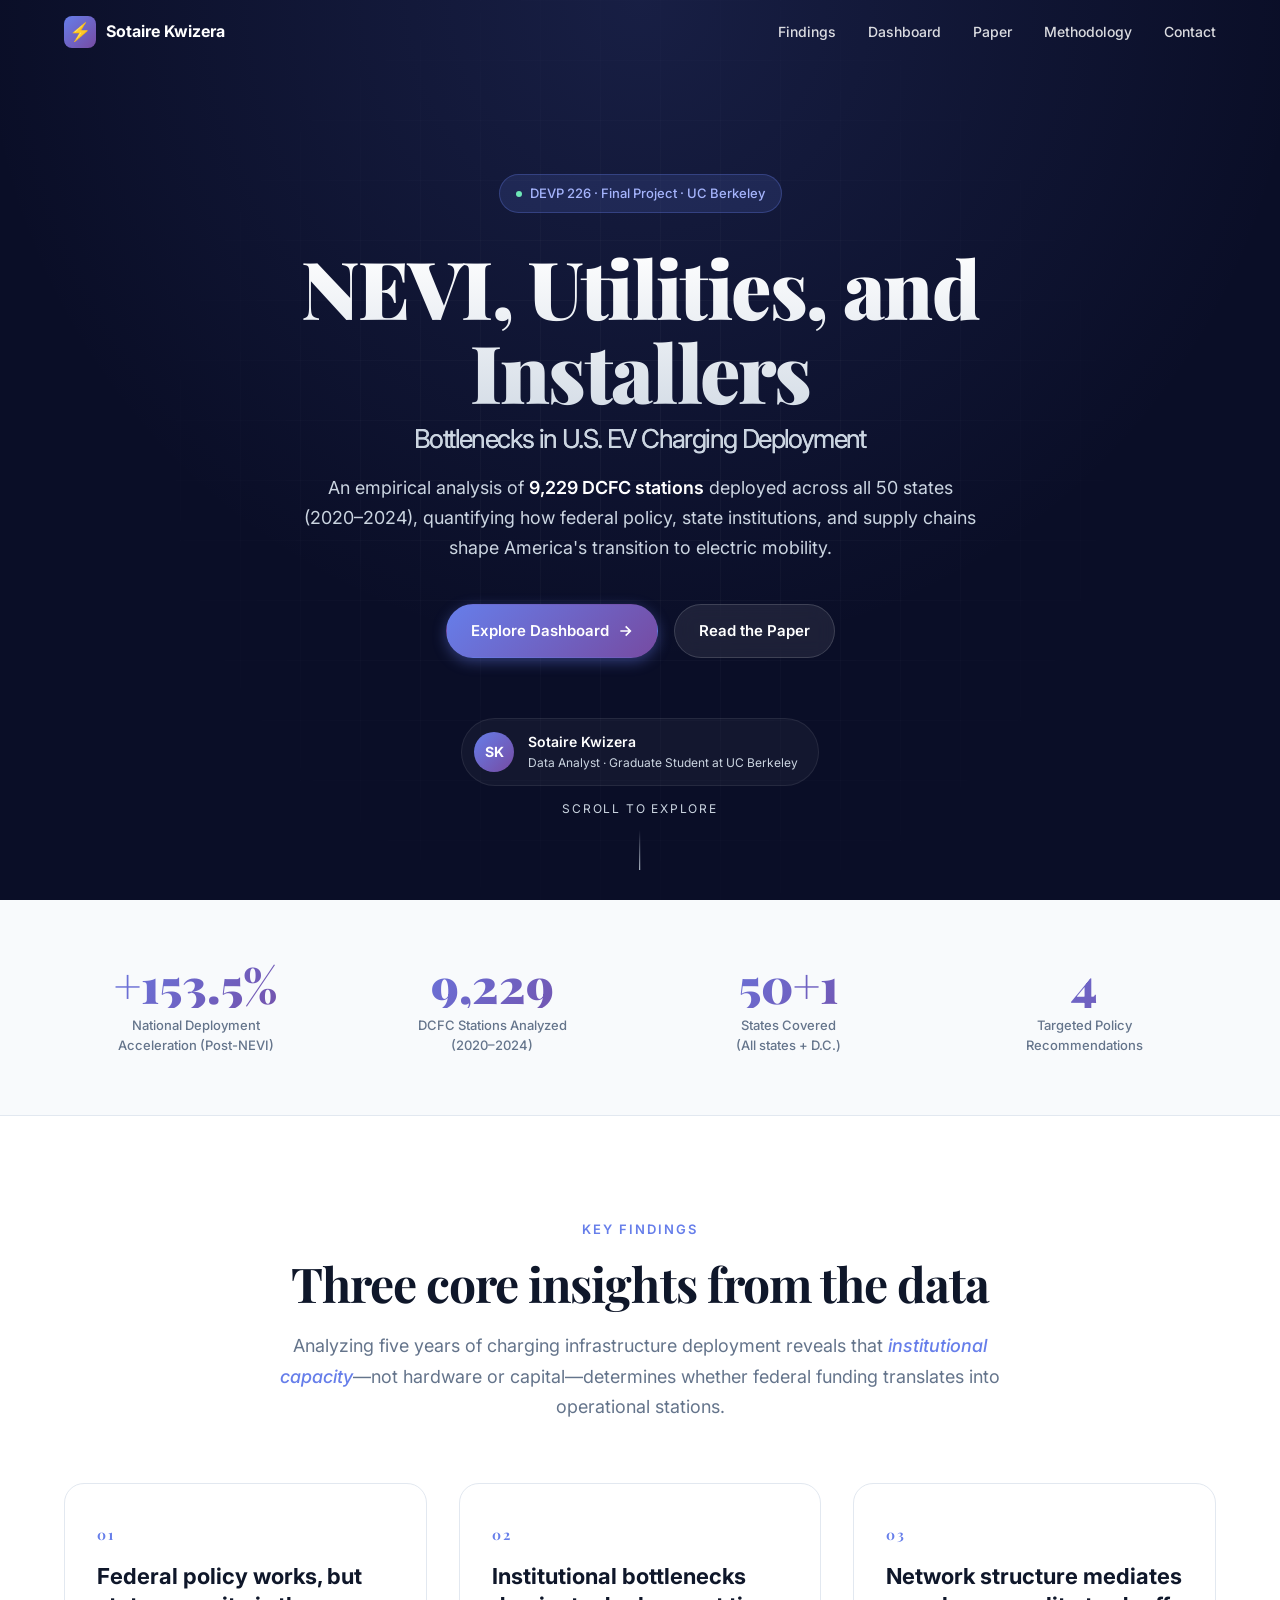
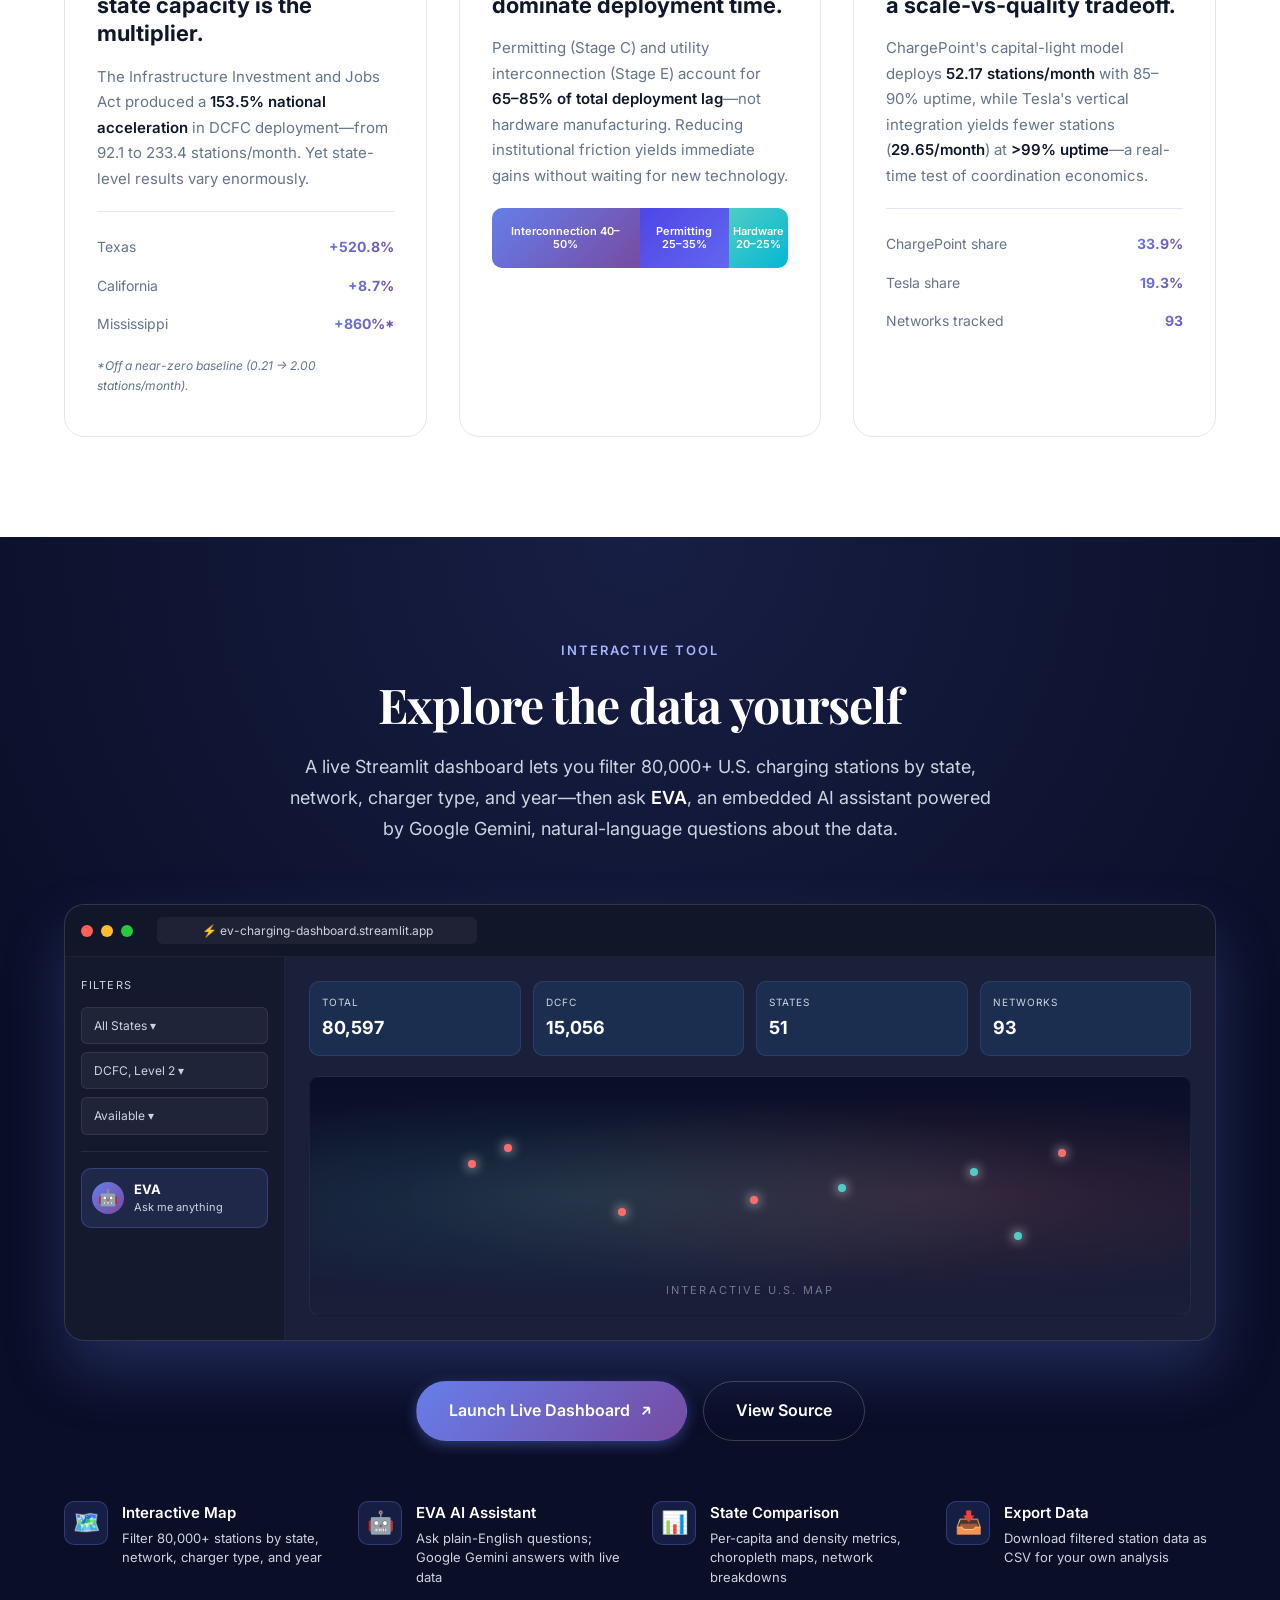
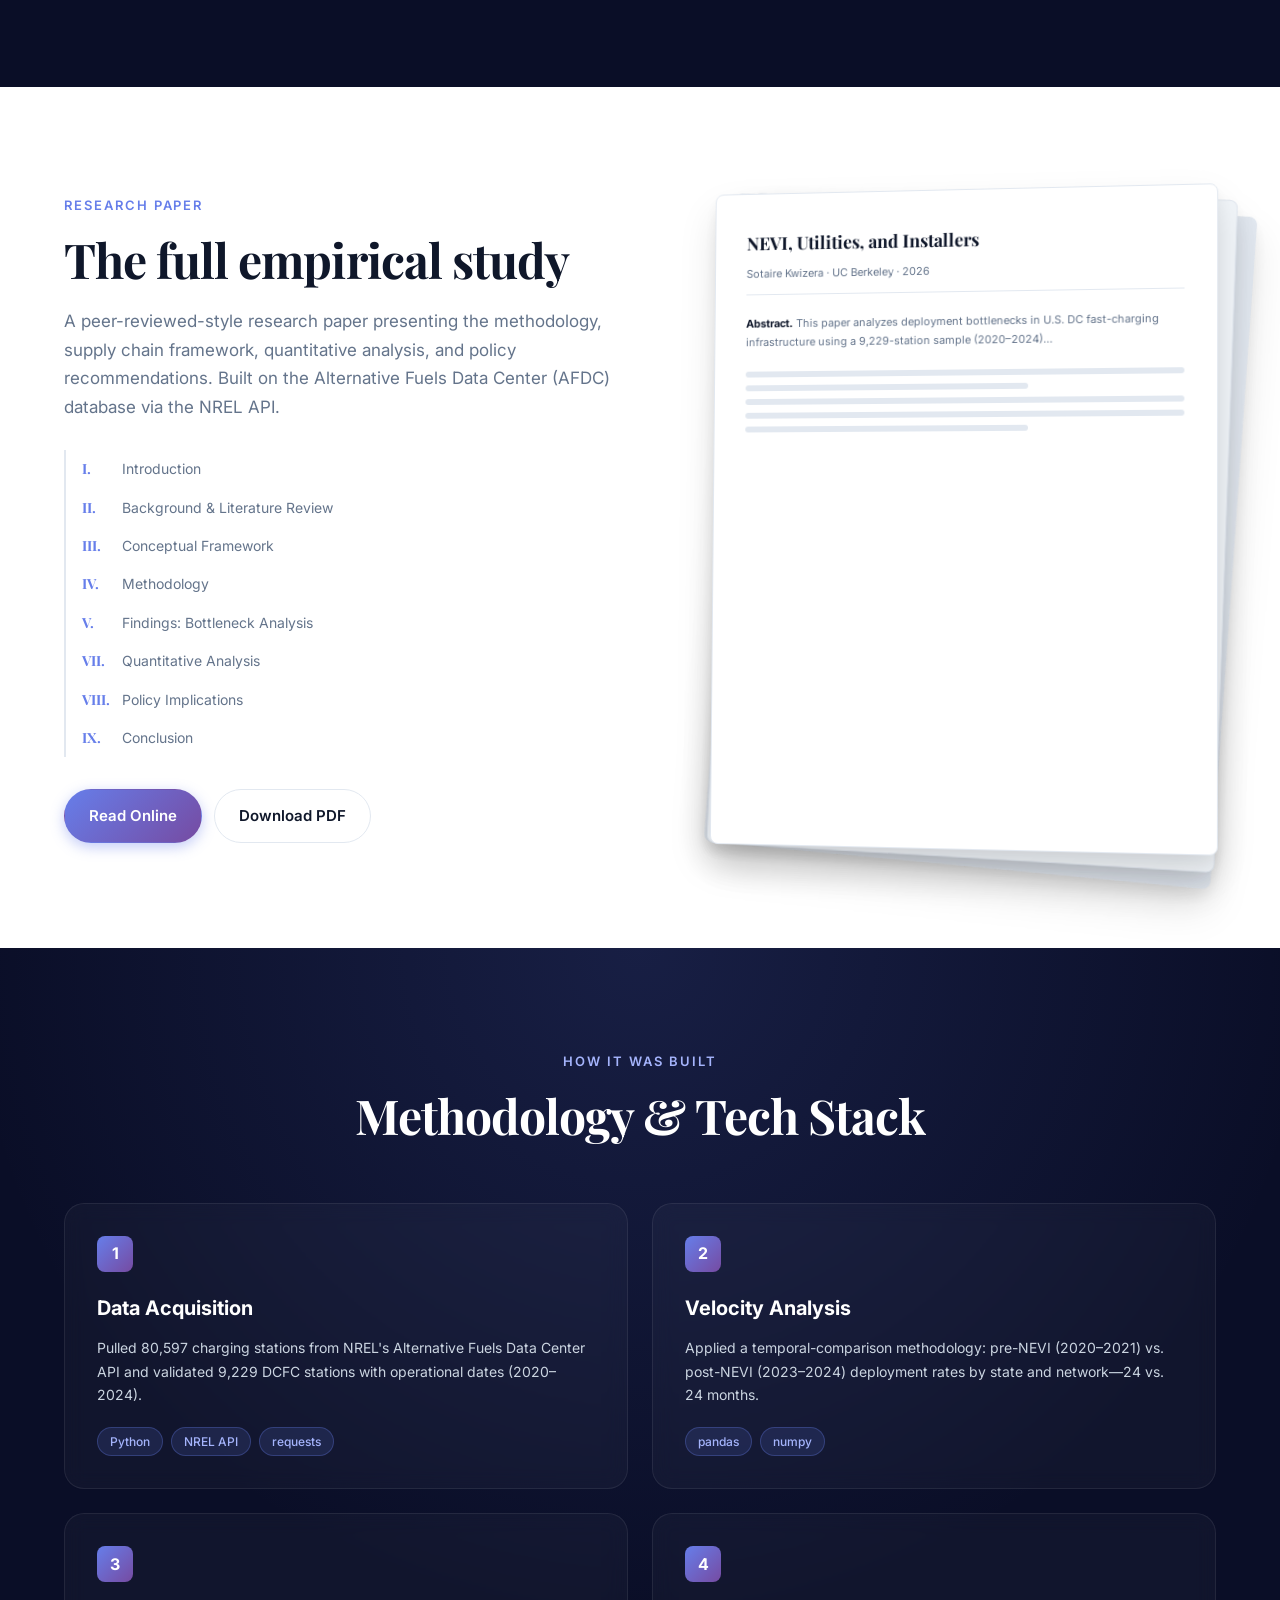
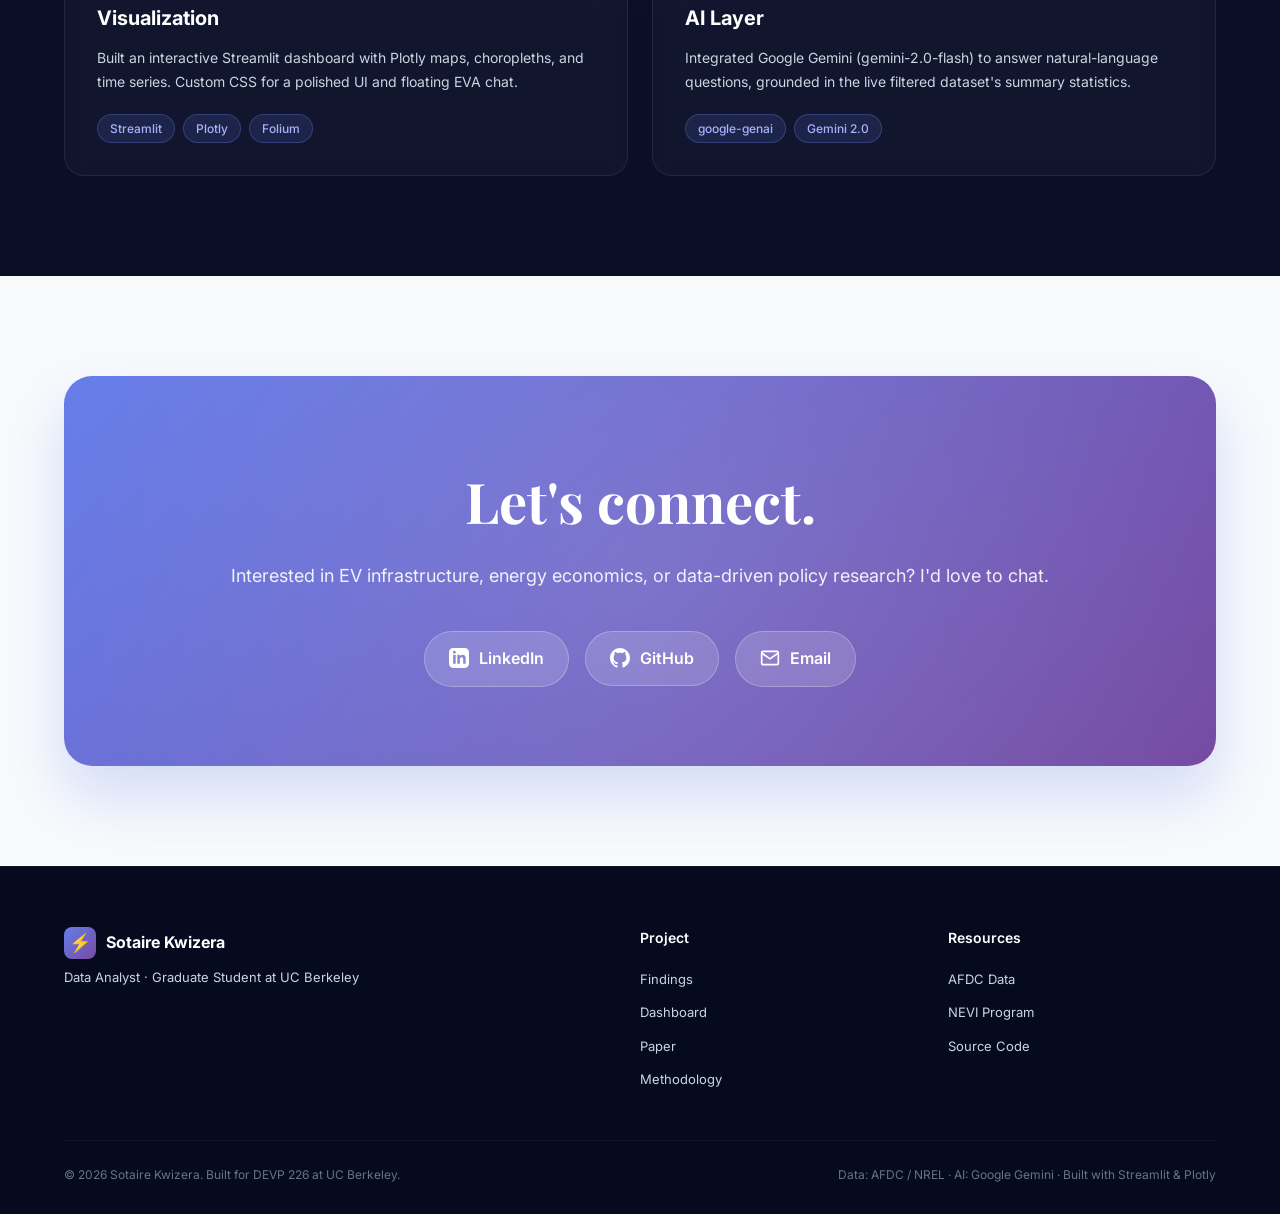
==== docs/index.html @ 6fc64724 "Initial public release: NEVI EV Charging Supply Chain Complete project for DEVP 226 (UC Berkeley, Sp" ====
<!DOCTYPE html>
<html lang="en">
<head>
    <meta charset="UTF-8">
    <meta name="viewport" content="width=device-width, initial-scale=1.0">
    <title>NEVI Bottlenecks | EV Charging Supply Chain Analysis | Sotaire Kwizera</title>
    <meta name="description" content="An empirical analysis of U.S. EV charging infrastructure deployment bottlenecks, featuring a 9,229-station dataset, interactive Streamlit dashboard, and policy recommendations.">
    <meta name="author" content="Sotaire Kwizera">
    <meta property="og:title" content="NEVI, Utilities, and Installers: Bottlenecks in U.S. EV Charging Deployment">
    <meta property="og:description" content="Interactive dashboard + research paper analyzing 9,229 DCFC stations across 50 states.">
    <meta property="og:type" content="website">
    <link rel="preconnect" href="https://fonts.googleapis.com">
    <link rel="preconnect" href="https://fonts.gstatic.com" crossorigin>
    <link href="https://fonts.googleapis.com/css2?family=Inter:wght@300;400;500;600;700;800;900&family=Playfair+Display:wght@700;900&display=swap" rel="stylesheet">
    <link rel="stylesheet" href="assets/styles.css">
</head>
<body>

<!-- ===== NAV ===== -->
<nav class="nav">
    <div class="nav-container">
        <a href="#top" class="nav-brand">
            <span class="brand-mark">⚡</span>
            <span class="brand-text">Sotaire Kwizera</span>
        </a>
        <ul class="nav-links">
            <li><a href="#findings">Findings</a></li>
            <li><a href="#dashboard">Dashboard</a></li>
            <li><a href="#paper">Paper</a></li>
            <li><a href="#methodology">Methodology</a></li>
            <li><a href="#contact">Contact</a></li>
        </ul>
    </div>
</nav>

<!-- ===== HERO ===== -->
<section id="top" class="hero">
    <div class="hero-bg-grid"></div>
    <div class="hero-content">
        <div class="hero-badge">
            <span class="badge-dot"></span>
            DEVP 226 · Final Project · UC Berkeley
        </div>
        <h1 class="hero-title">
            NEVI, Utilities, and Installers
            <span class="hero-subtitle">Bottlenecks in U.S. EV Charging Deployment</span>
        </h1>
        <p class="hero-description">
            An empirical analysis of <strong>9,229 DCFC stations</strong> deployed across all 50 states (2020–2024),
            quantifying how federal policy, state institutions, and supply chains shape America's transition to
            electric mobility.
        </p>
        <div class="hero-cta">
            <a href="#dashboard" class="btn btn-primary">
                <span>Explore Dashboard</span>
                <svg width="16" height="16" viewBox="0 0 24 24" fill="none" stroke="currentColor" stroke-width="2.5"><path d="M5 12h14M13 5l7 7-7 7"/></svg>
            </a>
            <a href="#paper" class="btn btn-secondary">Read the Paper</a>
        </div>
        <div class="hero-author">
            <div class="author-avatar">SK</div>
            <div class="author-info">
                <div class="author-name">Sotaire Kwizera</div>
                <div class="author-role">Data Analyst &middot; Graduate Student at UC Berkeley</div>
            </div>
        </div>
    </div>
    <div class="hero-scroll">
        <span>Scroll to explore</span>
        <div class="scroll-line"></div>
    </div>
</section>

<!-- ===== KEY METRICS ===== -->
<section class="metrics">
    <div class="container">
        <div class="metrics-grid">
            <div class="metric">
                <div class="metric-value">+153.5%</div>
                <div class="metric-label">National Deployment<br>Acceleration (Post-NEVI)</div>
            </div>
            <div class="metric">
                <div class="metric-value">9,229</div>
                <div class="metric-label">DCFC Stations Analyzed<br>(2020–2024)</div>
            </div>
            <div class="metric">
                <div class="metric-value">50+1</div>
                <div class="metric-label">States Covered<br>(All states + D.C.)</div>
            </div>
            <div class="metric">
                <div class="metric-value">4</div>
                <div class="metric-label">Targeted Policy<br>Recommendations</div>
            </div>
        </div>
    </div>
</section>

<!-- ===== FINDINGS ===== -->
<section id="findings" class="section section-light">
    <div class="container">
        <div class="section-header">
            <span class="eyebrow">Key Findings</span>
            <h2 class="section-title">Three core insights from the data</h2>
            <p class="section-lead">
                Analyzing five years of charging infrastructure deployment reveals that <em>institutional capacity</em>—not
                hardware or capital—determines whether federal funding translates into operational stations.
            </p>
        </div>

        <div class="findings-grid">
            <article class="finding-card">
                <div class="finding-num">01</div>
                <h3>Federal policy works, but state capacity is the multiplier.</h3>
                <p>
                    The Infrastructure Investment and Jobs Act produced a <strong>153.5% national acceleration</strong>
                    in DCFC deployment—from 92.1 to 233.4 stations/month. Yet state-level results vary enormously.
                </p>
                <ul class="finding-stats">
                    <li><span>Texas</span><strong>+520.8%</strong></li>
                    <li><span>California</span><strong>+8.7%</strong></li>
                    <li><span>Mississippi</span><strong>+860%* </strong></li>
                </ul>
                <p class="finding-note">*Off a near-zero baseline (0.21 → 2.00 stations/month).</p>
            </article>

            <article class="finding-card">
                <div class="finding-num">02</div>
                <h3>Institutional bottlenecks dominate deployment time.</h3>
                <p>
                    Permitting (Stage C) and utility interconnection (Stage E) account for <strong>65–85% of total
                    deployment lag</strong>—not hardware manufacturing. Reducing institutional friction yields immediate
                    gains without waiting for new technology.
                </p>
                <div class="finding-bar">
                    <div class="bar-segment bar-purple" style="width: 50%"><span>Interconnection 40–50%</span></div>
                    <div class="bar-segment bar-blue" style="width: 30%"><span>Permitting 25–35%</span></div>
                    <div class="bar-segment bar-teal" style="width: 20%"><span>Hardware 20–25%</span></div>
                </div>
            </article>

            <article class="finding-card">
                <div class="finding-num">03</div>
                <h3>Network structure mediates a scale-vs-quality tradeoff.</h3>
                <p>
                    ChargePoint's capital-light model deploys <strong>52.17 stations/month</strong> with 85–90% uptime,
                    while Tesla's vertical integration yields fewer stations (<strong>29.65/month</strong>) at
                    <strong>&gt;99% uptime</strong>—a real-time test of coordination economics.
                </p>
                <ul class="finding-stats">
                    <li><span>ChargePoint share</span><strong>33.9%</strong></li>
                    <li><span>Tesla share</span><strong>19.3%</strong></li>
                    <li><span>Networks tracked</span><strong>93</strong></li>
                </ul>
            </article>
        </div>
    </div>
</section>

<!-- ===== DASHBOARD ===== -->
<section id="dashboard" class="section section-dark">
    <div class="container">
        <div class="section-header section-header-light">
            <span class="eyebrow">Interactive Tool</span>
            <h2 class="section-title">Explore the data yourself</h2>
            <p class="section-lead">
                A live Streamlit dashboard lets you filter 80,000+ U.S. charging stations by state, network, charger
                type, and year—then ask <strong>EVA</strong>, an embedded AI assistant powered by Google Gemini,
                natural-language questions about the data.
            </p>
        </div>

        <div class="dashboard-card">
            <div class="dashboard-preview">
                <div class="window-bar">
                    <span class="window-dot dot-red"></span>
                    <span class="window-dot dot-yellow"></span>
                    <span class="window-dot dot-green"></span>
                    <span class="window-url">⚡ ev-charging-dashboard.streamlit.app</span>
                </div>
                <div class="dashboard-body">
                    <div class="dashboard-sidebar">
                        <div class="sidebar-label">Filters</div>
                        <div class="sidebar-item">All States ▾</div>
                        <div class="sidebar-item">DCFC, Level 2 ▾</div>
                        <div class="sidebar-item">Available ▾</div>
                        <div class="sidebar-divider"></div>
                        <div class="eva-mini">
                            <div class="eva-avatar-mini">🤖</div>
                            <div class="eva-text">
                                <strong>EVA</strong>
                                <small>Ask me anything</small>
                            </div>
                        </div>
                    </div>
                    <div class="dashboard-main">
                        <div class="metric-row">
                            <div class="mini-metric"><span>Total</span><strong>80,597</strong></div>
                            <div class="mini-metric"><span>DCFC</span><strong>15,056</strong></div>
                            <div class="mini-metric"><span>States</span><strong>51</strong></div>
                            <div class="mini-metric"><span>Networks</span><strong>93</strong></div>
                        </div>
                        <div class="map-placeholder">
                            <div class="map-dot" style="top: 35%; left: 18%; background: #ff6b6b"></div>
                            <div class="map-dot" style="top: 28%; left: 22%; background: #ff6b6b"></div>
                            <div class="map-dot" style="top: 45%; left: 60%; background: #4ecdc4"></div>
                            <div class="map-dot" style="top: 55%; left: 35%; background: #ff6b6b"></div>
                            <div class="map-dot" style="top: 38%; left: 75%; background: #4ecdc4"></div>
                            <div class="map-dot" style="top: 50%; left: 50%; background: #ff6b6b"></div>
                            <div class="map-dot" style="top: 65%; left: 80%; background: #4ecdc4"></div>
                            <div class="map-dot" style="top: 30%; left: 85%; background: #ff6b6b"></div>
                            <div class="map-overlay">Interactive U.S. Map</div>
                        </div>
                    </div>
                </div>
            </div>
            <div class="dashboard-actions">
                <a href="https://nevi-ev-charging.streamlit.app" target="_blank" rel="noopener" class="btn btn-primary btn-large">
                    <span>Launch Live Dashboard</span>
                    <svg width="16" height="16" viewBox="0 0 24 24" fill="none" stroke="currentColor" stroke-width="2.5"><path d="M7 17L17 7M17 7H8M17 7v9"/></svg>
                </a>
                <a href="https://github.com/kwizeras/nevi-ev-charging" target="_blank" rel="noopener" class="btn btn-ghost btn-large">View Source</a>
            </div>
            <div class="dashboard-features">
                <div class="feature">
                    <div class="feature-icon">🗺️</div>
                    <div>
                        <h4>Interactive Map</h4>
                        <p>Filter 80,000+ stations by state, network, charger type, and year</p>
                    </div>
                </div>
                <div class="feature">
                    <div class="feature-icon">🤖</div>
                    <div>
                        <h4>EVA AI Assistant</h4>
                        <p>Ask plain-English questions; Google Gemini answers with live data</p>
                    </div>
                </div>
                <div class="feature">
                    <div class="feature-icon">📊</div>
                    <div>
                        <h4>State Comparison</h4>
                        <p>Per-capita and density metrics, choropleth maps, network breakdowns</p>
                    </div>
                </div>
                <div class="feature">
                    <div class="feature-icon">📥</div>
                    <div>
                        <h4>Export Data</h4>
                        <p>Download filtered station data as CSV for your own analysis</p>
                    </div>
                </div>
            </div>
        </div>
    </div>
</section>

<!-- ===== PAPER ===== -->
<section id="paper" class="section section-light">
    <div class="container">
        <div class="paper-grid">
            <div class="paper-info">
                <span class="eyebrow">Research Paper</span>
                <h2 class="section-title">The full empirical study</h2>
                <p class="paper-description">
                    A peer-reviewed-style research paper presenting the methodology, supply chain framework,
                    quantitative analysis, and policy recommendations. Built on the Alternative Fuels Data Center
                    (AFDC) database via the NREL API.
                </p>
                <ul class="paper-toc">
                    <li><span>I.</span>Introduction</li>
                    <li><span>II.</span>Background &amp; Literature Review</li>
                    <li><span>III.</span>Conceptual Framework</li>
                    <li><span>IV.</span>Methodology</li>
                    <li><span>V.</span>Findings: Bottleneck Analysis</li>
                    <li><span>VII.</span>Quantitative Analysis</li>
                    <li><span>VIII.</span>Policy Implications</li>
                    <li><span>IX.</span>Conclusion</li>
                </ul>
                <div class="paper-actions">
                    <a href="paper.html" class="btn btn-primary">Read Online</a>
                    <a href="DEVP_226_Final_Paper.pdf" download class="btn btn-secondary">Download PDF</a>
                </div>
            </div>
            <div class="paper-preview">
                <div class="paper-mockup">
                    <div class="paper-sheet sheet-3"></div>
                    <div class="paper-sheet sheet-2"></div>
                    <div class="paper-sheet sheet-1">
                        <div class="paper-title">NEVI, Utilities, and Installers</div>
                        <div class="paper-byline">Sotaire Kwizera · UC Berkeley · 2026</div>
                        <div class="paper-abstract">
                            <strong>Abstract.</strong> This paper analyzes deployment bottlenecks in U.S.
                            DC fast-charging infrastructure using a 9,229-station sample (2020–2024)…
                        </div>
                        <div class="paper-line"></div>
                        <div class="paper-line short"></div>
                        <div class="paper-line"></div>
                        <div class="paper-line"></div>
                        <div class="paper-line short"></div>
                    </div>
                </div>
            </div>
        </div>
    </div>
</section>

<!-- ===== METHODOLOGY ===== -->
<section id="methodology" class="section section-dark">
    <div class="container">
        <div class="section-header section-header-light">
            <span class="eyebrow">How it was built</span>
            <h2 class="section-title">Methodology &amp; Tech Stack</h2>
        </div>

        <div class="method-grid">
            <div class="method-card">
                <div class="method-num">1</div>
                <h3>Data Acquisition</h3>
                <p>Pulled 80,597 charging stations from NREL's Alternative Fuels Data Center API and validated 9,229 DCFC stations with operational dates (2020–2024).</p>
                <div class="tech-pills">
                    <span class="pill">Python</span>
                    <span class="pill">NREL API</span>
                    <span class="pill">requests</span>
                </div>
            </div>
            <div class="method-card">
                <div class="method-num">2</div>
                <h3>Velocity Analysis</h3>
                <p>Applied a temporal-comparison methodology: pre-NEVI (2020–2021) vs. post-NEVI (2023–2024) deployment rates by state and network—24 vs. 24 months.</p>
                <div class="tech-pills">
                    <span class="pill">pandas</span>
                    <span class="pill">numpy</span>
                </div>
            </div>
            <div class="method-card">
                <div class="method-num">3</div>
                <h3>Visualization</h3>
                <p>Built an interactive Streamlit dashboard with Plotly maps, choropleths, and time series. Custom CSS for a polished UI and floating EVA chat.</p>
                <div class="tech-pills">
                    <span class="pill">Streamlit</span>
                    <span class="pill">Plotly</span>
                    <span class="pill">Folium</span>
                </div>
            </div>
            <div class="method-card">
                <div class="method-num">4</div>
                <h3>AI Layer</h3>
                <p>Integrated Google Gemini (gemini-2.0-flash) to answer natural-language questions, grounded in the live filtered dataset's summary statistics.</p>
                <div class="tech-pills">
                    <span class="pill">google-genai</span>
                    <span class="pill">Gemini 2.0</span>
                </div>
            </div>
        </div>
    </div>
</section>

<!-- ===== CONTACT ===== -->
<section id="contact" class="section section-cta">
    <div class="container">
        <div class="cta-card">
            <h2>Let's connect.</h2>
            <p>Interested in EV infrastructure, energy economics, or data-driven policy research? I'd love to chat.</p>
            <div class="cta-links">
                <a href="https://linkedin.com/in/sotairekwizera" target="_blank" rel="noopener" class="cta-link">
                    <svg width="20" height="20" viewBox="0 0 24 24" fill="currentColor"><path d="M19 0h-14c-2.761 0-5 2.239-5 5v14c0 2.761 2.239 5 5 5h14c2.762 0 5-2.239 5-5v-14c0-2.761-2.238-5-5-5zm-11 19h-3v-11h3v11zm-1.5-12.268c-.966 0-1.75-.79-1.75-1.764s.784-1.764 1.75-1.764 1.75.79 1.75 1.764-.783 1.764-1.75 1.764zm13.5 12.268h-3v-5.604c0-3.368-4-3.113-4 0v5.604h-3v-11h3v1.765c1.396-2.586 7-2.777 7 2.476v6.759z"/></svg>
                    <span>LinkedIn</span>
                </a>
                <a href="https://github.com/kwizeras" target="_blank" rel="noopener" class="cta-link">
                    <svg width="20" height="20" viewBox="0 0 24 24" fill="currentColor"><path d="M12 0c-6.626 0-12 5.373-12 12 0 5.302 3.438 9.8 8.207 11.387.599.111.793-.261.793-.577v-2.234c-3.338.726-4.033-1.416-4.033-1.416-.546-1.387-1.333-1.756-1.333-1.756-1.089-.745.083-.729.083-.729 1.205.084 1.839 1.237 1.839 1.237 1.07 1.834 2.807 1.304 3.492.997.107-.775.418-1.305.762-1.604-2.665-.305-5.467-1.334-5.467-5.931 0-1.311.469-2.381 1.236-3.221-.124-.303-.535-1.524.117-3.176 0 0 1.008-.322 3.301 1.23.957-.266 1.983-.399 3.003-.404 1.02.005 2.047.138 3.006.404 2.291-1.552 3.297-1.23 3.297-1.23.653 1.653.242 2.874.118 3.176.77.84 1.235 1.911 1.235 3.221 0 4.609-2.807 5.624-5.479 5.921.43.372.823 1.102.823 2.222v3.293c0 .319.192.694.801.576 4.765-1.589 8.199-6.086 8.199-11.386 0-6.627-5.373-12-12-12z"/></svg>
                    <span>GitHub</span>
                </a>
                <a href="mailto:kwizeras@berkeley.edu" class="cta-link">
                    <svg width="20" height="20" viewBox="0 0 24 24" fill="none" stroke="currentColor" stroke-width="2"><path d="M4 4h16c1.1 0 2 .9 2 2v12c0 1.1-.9 2-2 2H4c-1.1 0-2-.9-2-2V6c0-1.1.9-2 2-2z"/><path d="M22 6l-10 7L2 6"/></svg>
                    <span>Email</span>
                </a>
            </div>
        </div>
    </div>
</section>

<!-- ===== FOOTER ===== -->
<footer class="footer">
    <div class="container">
        <div class="footer-grid">
            <div>
                <div class="footer-brand">
                    <span class="brand-mark">⚡</span>
                    <span>Sotaire Kwizera</span>
                </div>
                <p class="footer-tag">Data Analyst &middot; Graduate Student at UC Berkeley</p>
            </div>
            <div>
                <h4>Project</h4>
                <ul>
                    <li><a href="#findings">Findings</a></li>
                    <li><a href="#dashboard">Dashboard</a></li>
                    <li><a href="#paper">Paper</a></li>
                    <li><a href="#methodology">Methodology</a></li>
                </ul>
            </div>
            <div>
                <h4>Resources</h4>
                <ul>
                    <li><a href="https://afdc.energy.gov/" target="_blank" rel="noopener">AFDC Data</a></li>
                    <li><a href="https://driveelectric.gov/" target="_blank" rel="noopener">NEVI Program</a></li>
                    <li><a href="https://github.com/kwizeras/nevi-ev-charging" target="_blank" rel="noopener">Source Code</a></li>
                </ul>
            </div>
        </div>
        <div class="footer-bottom">
            <span>&copy; 2026 Sotaire Kwizera. Built for DEVP 226 at UC Berkeley.</span>
            <span>Data: AFDC / NREL · AI: Google Gemini · Built with Streamlit &amp; Plotly</span>
        </div>
    </div>
</footer>

<script>
    document.querySelectorAll('a[href^="#"]').forEach(anchor => {
        anchor.addEventListener('click', function (e) {
            const target = document.querySelector(this.getAttribute('href'));
            if (target) {
                e.preventDefault();
                target.scrollIntoView({ behavior: 'smooth', block: 'start' });
            }
        });
    });

    const nav = document.querySelector('.nav');
    window.addEventListener('scroll', () => {
        if (window.scrollY > 40) nav.classList.add('nav-scrolled');
        else nav.classList.remove('nav-scrolled');
    });
</script>

</body>
</html>
---- docs/assets/styles.css ----
/* ============================================
   NEVI Bottlenecks Landing Page
   Author: Sotaire Kwizera
   ============================================ */

* { margin: 0; padding: 0; box-sizing: border-box; }

:root {
    --bg-light: #ffffff;
    --bg-soft: #f8fafc;
    --bg-dark: #0a0e27;
    --bg-darker: #060a1f;
    --text-dark: #0f172a;
    --text-muted: #64748b;
    --text-light: #ffffff;
    --text-soft: #cbd5e1;

    --accent: #667eea;
    --accent-2: #764ba2;
    --accent-teal: #4ecdc4;
    --accent-coral: #ff6b6b;

    --border: #e2e8f0;
    --border-dark: rgba(255, 255, 255, 0.1);

    --gradient-brand: linear-gradient(135deg, #667eea 0%, #764ba2 100%);
    --gradient-glow: radial-gradient(circle at 50% 0%, rgba(102,126,234,0.15) 0%, transparent 60%);

    --shadow-sm: 0 1px 3px rgba(0,0,0,0.06), 0 1px 2px rgba(0,0,0,0.04);
    --shadow-md: 0 4px 12px rgba(0,0,0,0.08), 0 2px 4px rgba(0,0,0,0.04);
    --shadow-lg: 0 20px 40px rgba(0,0,0,0.1), 0 8px 16px rgba(0,0,0,0.06);
    --shadow-xl: 0 30px 60px rgba(102,126,234,0.25);

    --radius-sm: 8px;
    --radius-md: 12px;
    --radius-lg: 20px;
    --radius-xl: 28px;
}

html { scroll-behavior: smooth; }

body {
    font-family: 'Inter', -apple-system, BlinkMacSystemFont, sans-serif;
    color: var(--text-dark);
    background: var(--bg-light);
    line-height: 1.6;
    -webkit-font-smoothing: antialiased;
    overflow-x: hidden;
}

.container {
    max-width: 1200px;
    margin: 0 auto;
    padding: 0 24px;
}

/* ============================================
   NAV
   ============================================ */
.nav {
    position: fixed;
    top: 0;
    left: 0;
    right: 0;
    z-index: 100;
    padding: 16px 0;
    transition: all 0.3s ease;
}

.nav.nav-scrolled {
    background: rgba(255, 255, 255, 0.85);
    backdrop-filter: saturate(180%) blur(20px);
    -webkit-backdrop-filter: saturate(180%) blur(20px);
    border-bottom: 1px solid var(--border);
    padding: 12px 0;
}

.nav-container {
    max-width: 1200px;
    margin: 0 auto;
    padding: 0 24px;
    display: flex;
    align-items: center;
    justify-content: space-between;
}

.nav-brand {
    display: flex;
    align-items: center;
    gap: 10px;
    text-decoration: none;
    color: var(--text-light);
    font-weight: 700;
    font-size: 16px;
    transition: color 0.2s;
}

.nav-scrolled .nav-brand { color: var(--text-dark); }

.brand-mark {
    width: 32px; height: 32px;
    display: inline-flex;
    align-items: center;
    justify-content: center;
    background: var(--gradient-brand);
    border-radius: 8px;
    color: white;
    font-size: 18px;
}

.nav-links {
    display: flex;
    gap: 32px;
    list-style: none;
}

.nav-links a {
    color: rgba(255,255,255,0.85);
    text-decoration: none;
    font-size: 14px;
    font-weight: 500;
    transition: color 0.2s;
}

.nav-links a:hover { color: white; }
.nav-scrolled .nav-links a { color: var(--text-muted); }
.nav-scrolled .nav-links a:hover { color: var(--text-dark); }

@media (max-width: 720px) {
    .nav-links { display: none; }
}

/* ============================================
   HERO
   ============================================ */
.hero {
    position: relative;
    min-height: 100vh;
    background: var(--bg-dark);
    color: var(--text-light);
    display: flex;
    align-items: center;
    justify-content: center;
    text-align: center;
    overflow: hidden;
    padding: 120px 24px 60px;
}

.hero::before {
    content: '';
    position: absolute;
    inset: 0;
    background: var(--gradient-glow);
    pointer-events: none;
}

.hero-bg-grid {
    position: absolute;
    inset: 0;
    background-image:
        linear-gradient(rgba(255,255,255,0.04) 1px, transparent 1px),
        linear-gradient(90deg, rgba(255,255,255,0.04) 1px, transparent 1px);
    background-size: 60px 60px;
    mask-image: radial-gradient(circle at 50% 50%, black 0%, transparent 70%);
    -webkit-mask-image: radial-gradient(circle at 50% 50%, black 0%, transparent 70%);
}

.hero-content {
    position: relative;
    z-index: 1;
    max-width: 900px;
}

.hero-badge {
    display: inline-flex;
    align-items: center;
    gap: 8px;
    padding: 8px 16px;
    border-radius: 999px;
    background: rgba(102, 126, 234, 0.15);
    border: 1px solid rgba(102, 126, 234, 0.3);
    color: #a5b4fc;
    font-size: 13px;
    font-weight: 500;
    margin-bottom: 32px;
}

.badge-dot {
    width: 6px; height: 6px;
    border-radius: 50%;
    background: #6ee7b7;
    box-shadow: 0 0 0 0 rgba(110, 231, 183, 0.7);
    animation: pulse 2s infinite;
}

@keyframes pulse {
    0% { box-shadow: 0 0 0 0 rgba(110, 231, 183, 0.7); }
    70% { box-shadow: 0 0 0 8px rgba(110, 231, 183, 0); }
    100% { box-shadow: 0 0 0 0 rgba(110, 231, 183, 0); }
}

.hero-title {
    font-family: 'Playfair Display', serif;
    font-size: clamp(40px, 7vw, 80px);
    font-weight: 900;
    line-height: 1.05;
    letter-spacing: -0.02em;
    margin-bottom: 20px;
    background: linear-gradient(180deg, #ffffff 0%, #cbd5e1 100%);
    -webkit-background-clip: text;
    -webkit-text-fill-color: transparent;
    background-clip: text;
}

.hero-subtitle {
    display: block;
    font-family: 'Inter', sans-serif;
    font-size: clamp(18px, 2.4vw, 26px);
    font-weight: 400;
    color: var(--text-soft);
    margin-top: 12px;
    -webkit-text-fill-color: #cbd5e1;
}

.hero-description {
    font-size: clamp(16px, 1.4vw, 19px);
    color: var(--text-soft);
    max-width: 680px;
    margin: 0 auto 40px;
    line-height: 1.7;
}

.hero-description strong {
    color: white;
    font-weight: 600;
}

.hero-cta {
    display: flex;
    gap: 16px;
    justify-content: center;
    flex-wrap: wrap;
    margin-bottom: 60px;
}

.hero-author {
    display: inline-flex;
    align-items: center;
    gap: 14px;
    padding: 12px 20px 12px 12px;
    background: rgba(255, 255, 255, 0.04);
    border: 1px solid rgba(255, 255, 255, 0.08);
    border-radius: 999px;
}

.author-avatar {
    width: 40px; height: 40px;
    border-radius: 50%;
    background: var(--gradient-brand);
    display: flex;
    align-items: center;
    justify-content: center;
    font-weight: 700;
    font-size: 14px;
    color: white;
}

.author-info { text-align: left; }
.author-name { font-size: 14px; font-weight: 600; color: white; }
.author-role { font-size: 12px; color: var(--text-soft); }

.hero-scroll {
    position: absolute;
    bottom: 30px;
    left: 50%;
    transform: translateX(-50%);
    display: flex;
    flex-direction: column;
    align-items: center;
    gap: 12px;
    color: var(--text-soft);
    font-size: 12px;
    text-transform: uppercase;
    letter-spacing: 0.15em;
}

.scroll-line {
    width: 1px;
    height: 40px;
    background: linear-gradient(180deg, transparent, var(--text-soft));
}

/* ============================================
   BUTTONS
   ============================================ */
.btn {
    display: inline-flex;
    align-items: center;
    gap: 8px;
    padding: 14px 24px;
    border-radius: 999px;
    text-decoration: none;
    font-weight: 600;
    font-size: 15px;
    transition: all 0.2s ease;
    cursor: pointer;
    border: 1.5px solid transparent;
}

.btn-large { padding: 16px 32px; font-size: 16px; }

.btn-primary {
    background: var(--gradient-brand);
    color: white;
    box-shadow: 0 4px 14px rgba(102, 126, 234, 0.4);
}

.btn-primary:hover {
    transform: translateY(-2px);
    box-shadow: 0 8px 24px rgba(102, 126, 234, 0.55);
}

.btn-secondary {
    background: rgba(255, 255, 255, 0.08);
    color: white;
    border-color: rgba(255, 255, 255, 0.15);
    backdrop-filter: blur(10px);
}

.btn-secondary:hover {
    background: rgba(255, 255, 255, 0.14);
    border-color: rgba(255, 255, 255, 0.3);
}

.section-light .btn-secondary {
    background: white;
    color: var(--text-dark);
    border-color: var(--border);
}

.section-light .btn-secondary:hover {
    border-color: var(--accent);
    color: var(--accent);
}

.btn-ghost {
    background: transparent;
    color: white;
    border-color: rgba(255, 255, 255, 0.2);
}

.btn-ghost:hover {
    border-color: rgba(255, 255, 255, 0.5);
    background: rgba(255, 255, 255, 0.05);
}

/* ============================================
   METRICS
   ============================================ */
.metrics {
    background: var(--bg-soft);
    padding: 60px 0;
    border-bottom: 1px solid var(--border);
}

.metrics-grid {
    display: grid;
    grid-template-columns: repeat(4, 1fr);
    gap: 32px;
}

@media (max-width: 720px) {
    .metrics-grid { grid-template-columns: repeat(2, 1fr); gap: 24px; }
}

.metric { text-align: center; }

.metric-value {
    font-family: 'Playfair Display', serif;
    font-size: clamp(32px, 5vw, 48px);
    font-weight: 900;
    background: var(--gradient-brand);
    -webkit-background-clip: text;
    -webkit-text-fill-color: transparent;
    background-clip: text;
    line-height: 1;
    margin-bottom: 8px;
}

.metric-label {
    color: var(--text-muted);
    font-size: 13px;
    font-weight: 500;
    line-height: 1.5;
}

/* ============================================
   SECTIONS
   ============================================ */
.section {
    padding: 100px 0;
    position: relative;
}

.section-light { background: white; }
.section-dark {
    background: var(--bg-dark);
    color: white;
    overflow: hidden;
}

.section-dark::before {
    content: '';
    position: absolute;
    inset: 0;
    background: var(--gradient-glow);
    pointer-events: none;
}

.section-header {
    text-align: center;
    max-width: 720px;
    margin: 0 auto 60px;
    position: relative;
    z-index: 1;
}

.eyebrow {
    display: inline-block;
    font-size: 13px;
    font-weight: 600;
    color: var(--accent);
    text-transform: uppercase;
    letter-spacing: 0.15em;
    margin-bottom: 16px;
}

.section-header-light .eyebrow { color: #a5b4fc; }

.section-title {
    font-family: 'Playfair Display', serif;
    font-size: clamp(32px, 4vw, 48px);
    font-weight: 700;
    line-height: 1.15;
    letter-spacing: -0.02em;
    margin-bottom: 20px;
    color: inherit;
}

.section-lead {
    font-size: 18px;
    color: var(--text-muted);
    line-height: 1.7;
}

.section-header-light .section-lead { color: var(--text-soft); }
.section-lead em { color: var(--accent); font-style: italic; font-weight: 500; }
.section-lead strong { color: inherit; font-weight: 600; }
.section-header-light .section-lead strong { color: white; }

/* ============================================
   FINDINGS
   ============================================ */
.findings-grid {
    display: grid;
    grid-template-columns: repeat(3, 1fr);
    gap: 32px;
}

@media (max-width: 980px) {
    .findings-grid { grid-template-columns: 1fr; }
}

.finding-card {
    background: white;
    border: 1px solid var(--border);
    border-radius: var(--radius-lg);
    padding: 40px 32px;
    transition: all 0.3s ease;
    position: relative;
    overflow: hidden;
}

.finding-card::before {
    content: '';
    position: absolute;
    top: 0; left: 0;
    width: 100%; height: 4px;
    background: var(--gradient-brand);
    transform: scaleX(0);
    transform-origin: left;
    transition: transform 0.3s ease;
}

.finding-card:hover {
    transform: translateY(-4px);
    box-shadow: var(--shadow-lg);
    border-color: transparent;
}

.finding-card:hover::before { transform: scaleX(1); }

.finding-num {
    font-family: 'Playfair Display', serif;
    font-size: 14px;
    font-weight: 700;
    color: var(--accent);
    margin-bottom: 16px;
    letter-spacing: 0.15em;
}

.finding-card h3 {
    font-size: 22px;
    font-weight: 700;
    line-height: 1.3;
    margin-bottom: 16px;
    color: var(--text-dark);
}

.finding-card p {
    color: var(--text-muted);
    font-size: 15px;
    line-height: 1.7;
    margin-bottom: 20px;
}

.finding-card strong {
    color: var(--text-dark);
    font-weight: 600;
}

.finding-stats {
    list-style: none;
    border-top: 1px solid var(--border);
    padding-top: 16px;
}

.finding-stats li {
    display: flex;
    justify-content: space-between;
    padding: 8px 0;
    font-size: 14px;
}

.finding-stats span { color: var(--text-muted); }
.finding-stats strong {
    background: var(--gradient-brand);
    -webkit-background-clip: text;
    -webkit-text-fill-color: transparent;
    background-clip: text;
    font-weight: 700;
}

.finding-note {
    font-size: 12px !important;
    color: var(--text-muted) !important;
    font-style: italic;
    margin-top: 12px;
    margin-bottom: 0 !important;
}

.finding-bar {
    display: flex;
    border-radius: 10px;
    overflow: hidden;
    height: 60px;
    margin-top: 12px;
}

.bar-segment {
    display: flex;
    align-items: center;
    justify-content: center;
    color: white;
    font-size: 11px;
    font-weight: 600;
    text-align: center;
    padding: 0 8px;
    line-height: 1.2;
}

.bar-purple { background: linear-gradient(135deg, #667eea, #764ba2); }
.bar-blue { background: linear-gradient(135deg, #4f46e5, #6366f1); }
.bar-teal { background: linear-gradient(135deg, #4ecdc4, #06b6d4); }

/* ============================================
   DASHBOARD CARD
   ============================================ */
.dashboard-card {
    position: relative;
    z-index: 1;
}

.dashboard-preview {
    background: #1a1f3a;
    border-radius: var(--radius-lg);
    overflow: hidden;
    border: 1px solid rgba(255,255,255,0.1);
    box-shadow: var(--shadow-xl);
    margin-bottom: 40px;
}

.window-bar {
    background: rgba(0, 0, 0, 0.3);
    padding: 12px 16px;
    display: flex;
    align-items: center;
    gap: 8px;
    border-bottom: 1px solid rgba(255,255,255,0.05);
}

.window-dot {
    width: 12px; height: 12px;
    border-radius: 50%;
}

.dot-red { background: #ff5f57; }
.dot-yellow { background: #febc2e; }
.dot-green { background: #28c840; }

.window-url {
    margin-left: 16px;
    font-size: 12px;
    color: var(--text-soft);
    background: rgba(255,255,255,0.05);
    padding: 4px 12px;
    border-radius: 6px;
    flex: 1;
    text-align: center;
    max-width: 320px;
    margin-right: auto;
}

.dashboard-body {
    display: grid;
    grid-template-columns: 220px 1fr;
    min-height: 380px;
}

@media (max-width: 720px) {
    .dashboard-body { grid-template-columns: 1fr; }
    .dashboard-sidebar { display: none; }
}

.dashboard-sidebar {
    background: rgba(0, 0, 0, 0.2);
    padding: 20px 16px;
    border-right: 1px solid rgba(255,255,255,0.05);
}

.sidebar-label {
    font-size: 11px;
    text-transform: uppercase;
    letter-spacing: 0.1em;
    color: var(--text-soft);
    margin-bottom: 12px;
}

.sidebar-item {
    background: rgba(255,255,255,0.05);
    border: 1px solid rgba(255,255,255,0.08);
    padding: 8px 12px;
    border-radius: 6px;
    font-size: 12px;
    color: var(--text-soft);
    margin-bottom: 8px;
}

.sidebar-divider {
    height: 1px;
    background: rgba(255,255,255,0.08);
    margin: 16px 0;
}

.eva-mini {
    display: flex;
    align-items: center;
    gap: 10px;
    padding: 10px;
    background: rgba(102, 126, 234, 0.15);
    border-radius: 10px;
    border: 1px solid rgba(102, 126, 234, 0.3);
}

.eva-avatar-mini {
    width: 32px; height: 32px;
    border-radius: 50%;
    background: var(--gradient-brand);
    display: flex;
    align-items: center;
    justify-content: center;
    font-size: 16px;
}

.eva-text { display: flex; flex-direction: column; }
.eva-text strong { color: white; font-size: 13px; }
.eva-text small { color: var(--text-soft); font-size: 11px; }

.dashboard-main { padding: 24px; }

.metric-row {
    display: grid;
    grid-template-columns: repeat(4, 1fr);
    gap: 12px;
    margin-bottom: 20px;
}

.mini-metric {
    background: rgba(30, 58, 95, 0.6);
    border: 1px solid rgba(102, 126, 234, 0.2);
    border-radius: 10px;
    padding: 12px;
    display: flex;
    flex-direction: column;
}

.mini-metric span {
    font-size: 10px;
    text-transform: uppercase;
    letter-spacing: 0.1em;
    color: var(--text-soft);
    margin-bottom: 4px;
}

.mini-metric strong {
    font-size: 18px;
    font-weight: 700;
    color: white;
}

.map-placeholder {
    position: relative;
    height: 240px;
    background:
        radial-gradient(ellipse at 30% 50%, rgba(76, 205, 196, 0.15) 0%, transparent 60%),
        radial-gradient(ellipse at 70% 50%, rgba(255, 107, 107, 0.15) 0%, transparent 60%),
        linear-gradient(180deg, #0a0e27 0%, #1a1f3a 100%);
    border-radius: 10px;
    overflow: hidden;
    border: 1px solid rgba(255,255,255,0.05);
}

.map-dot {
    position: absolute;
    width: 8px; height: 8px;
    border-radius: 50%;
    box-shadow: 0 0 12px currentColor;
    animation: dotPulse 2s ease-in-out infinite;
}

.map-dot:nth-child(2) { animation-delay: 0.3s; }
.map-dot:nth-child(3) { animation-delay: 0.6s; }
.map-dot:nth-child(4) { animation-delay: 0.9s; }
.map-dot:nth-child(5) { animation-delay: 1.2s; }

@keyframes dotPulse {
    0%, 100% { transform: scale(1); opacity: 1; }
    50% { transform: scale(1.4); opacity: 0.7; }
}

.map-overlay {
    position: absolute;
    bottom: 16px; left: 50%;
    transform: translateX(-50%);
    color: rgba(255,255,255,0.4);
    font-size: 11px;
    text-transform: uppercase;
    letter-spacing: 0.2em;
}

.dashboard-actions {
    display: flex;
    gap: 16px;
    justify-content: center;
    flex-wrap: wrap;
    margin-bottom: 60px;
}

.dashboard-features {
    display: grid;
    grid-template-columns: repeat(4, 1fr);
    gap: 24px;
    color: white;
}

@media (max-width: 980px) {
    .dashboard-features { grid-template-columns: repeat(2, 1fr); }
}

@media (max-width: 480px) {
    .dashboard-features { grid-template-columns: 1fr; }
}

.feature {
    display: flex;
    gap: 14px;
    align-items: flex-start;
}

.feature-icon {
    width: 44px; height: 44px;
    background: rgba(102, 126, 234, 0.15);
    border: 1px solid rgba(102, 126, 234, 0.3);
    border-radius: 10px;
    display: flex;
    align-items: center;
    justify-content: center;
    font-size: 22px;
    flex-shrink: 0;
}

.feature h4 { font-size: 15px; margin-bottom: 4px; font-weight: 600; }
.feature p { font-size: 13px; color: var(--text-soft); line-height: 1.5; }

/* ============================================
   PAPER
   ============================================ */
.paper-grid {
    display: grid;
    grid-template-columns: 1.1fr 1fr;
    gap: 80px;
    align-items: center;
}

@media (max-width: 820px) {
    .paper-grid { grid-template-columns: 1fr; gap: 50px; }
}

.paper-info .section-title { text-align: left; }

.paper-description {
    font-size: 17px;
    color: var(--text-muted);
    line-height: 1.7;
    margin-bottom: 28px;
}

.paper-toc {
    list-style: none;
    margin-bottom: 32px;
    border-left: 2px solid var(--border);
    padding-left: 0;
}

.paper-toc li {
    padding: 8px 16px;
    color: var(--text-muted);
    font-size: 14px;
    display: flex;
    gap: 12px;
    transition: all 0.2s;
    border-left: 2px solid transparent;
    margin-left: -2px;
}

.paper-toc li:hover {
    color: var(--accent);
    border-left-color: var(--accent);
}

.paper-toc span {
    color: var(--accent);
    font-weight: 700;
    min-width: 28px;
    font-family: 'Playfair Display', serif;
}

.paper-actions {
    display: flex;
    gap: 12px;
    flex-wrap: wrap;
}

.paper-preview {
    perspective: 2000px;
}

.paper-mockup {
    position: relative;
    transform: rotateY(-8deg) rotateX(2deg);
    transition: transform 0.5s ease;
}

.paper-mockup:hover { transform: rotateY(-4deg) rotateX(0deg); }

.paper-sheet {
    position: relative;
    background: white;
    border-radius: 8px;
    box-shadow: var(--shadow-lg);
    aspect-ratio: 8.5 / 11;
    border: 1px solid var(--border);
}

.sheet-1 {
    padding: 36px 32px;
    z-index: 3;
    position: relative;
}

.sheet-2 {
    position: absolute;
    inset: 0;
    transform: translate(8px, 8px) rotate(2deg);
    z-index: 2;
    background: #f1f5f9;
}

.sheet-3 {
    position: absolute;
    inset: 0;
    transform: translate(16px, 16px) rotate(4deg);
    z-index: 1;
    background: #e2e8f0;
}

.paper-title {
    font-family: 'Playfair Display', serif;
    font-size: 18px;
    font-weight: 700;
    margin-bottom: 8px;
    color: var(--text-dark);
}

.paper-byline {
    font-size: 11px;
    color: var(--text-muted);
    margin-bottom: 20px;
    padding-bottom: 12px;
    border-bottom: 1px solid var(--border);
}

.paper-abstract {
    font-size: 11px;
    line-height: 1.7;
    color: var(--text-muted);
    margin-bottom: 20px;
}

.paper-abstract strong { color: var(--text-dark); }

.paper-line {
    height: 6px;
    background: var(--border);
    border-radius: 4px;
    margin-bottom: 8px;
}

.paper-line.short { width: 65%; }

/* ============================================
   METHODOLOGY
   ============================================ */
.method-grid {
    display: grid;
    grid-template-columns: repeat(2, 1fr);
    gap: 24px;
    position: relative;
    z-index: 1;
}

@media (max-width: 720px) {
    .method-grid { grid-template-columns: 1fr; }
}

.method-card {
    background: rgba(255, 255, 255, 0.03);
    border: 1px solid rgba(255, 255, 255, 0.08);
    border-radius: var(--radius-lg);
    padding: 32px;
    backdrop-filter: blur(10px);
    transition: all 0.3s;
}

.method-card:hover {
    background: rgba(255, 255, 255, 0.05);
    border-color: rgba(102, 126, 234, 0.3);
    transform: translateY(-2px);
}

.method-num {
    width: 36px; height: 36px;
    background: var(--gradient-brand);
    border-radius: 8px;
    display: flex;
    align-items: center;
    justify-content: center;
    font-weight: 700;
    color: white;
    margin-bottom: 20px;
}

.method-card h3 {
    color: white;
    font-size: 20px;
    font-weight: 700;
    margin-bottom: 12px;
}

.method-card p {
    color: var(--text-soft);
    font-size: 14px;
    line-height: 1.7;
    margin-bottom: 20px;
}

.tech-pills {
    display: flex;
    gap: 8px;
    flex-wrap: wrap;
}

.pill {
    background: rgba(102, 126, 234, 0.15);
    border: 1px solid rgba(102, 126, 234, 0.3);
    color: #a5b4fc;
    padding: 4px 12px;
    border-radius: 999px;
    font-size: 12px;
    font-weight: 500;
}

/* ============================================
   CTA
   ============================================ */
.section-cta {
    background: var(--bg-soft);
    padding: 100px 0;
}

.cta-card {
    background: var(--gradient-brand);
    border-radius: var(--radius-xl);
    padding: 80px 40px;
    text-align: center;
    color: white;
    box-shadow: var(--shadow-xl);
    position: relative;
    overflow: hidden;
}

.cta-card::before {
    content: '';
    position: absolute;
    top: -50%; left: -50%;
    width: 200%; height: 200%;
    background: radial-gradient(circle at center, rgba(255,255,255,0.1) 0%, transparent 50%);
    pointer-events: none;
}

.cta-card h2 {
    font-family: 'Playfair Display', serif;
    font-size: clamp(36px, 5vw, 56px);
    font-weight: 700;
    margin-bottom: 16px;
    position: relative;
}

.cta-card > p {
    font-size: 18px;
    opacity: 0.9;
    margin-bottom: 40px;
    position: relative;
}

.cta-links {
    display: flex;
    gap: 16px;
    justify-content: center;
    flex-wrap: wrap;
    position: relative;
}

.cta-link {
    display: inline-flex;
    align-items: center;
    gap: 10px;
    padding: 14px 24px;
    background: rgba(255, 255, 255, 0.15);
    border: 1px solid rgba(255, 255, 255, 0.25);
    color: white;
    text-decoration: none;
    font-weight: 600;
    border-radius: 999px;
    backdrop-filter: blur(10px);
    transition: all 0.2s;
}

.cta-link:hover {
    background: rgba(255, 255, 255, 0.25);
    transform: translateY(-2px);
}

/* ============================================
   FOOTER
   ============================================ */
.footer {
    background: var(--bg-darker);
    color: var(--text-soft);
    padding: 60px 0 30px;
    border-top: 1px solid rgba(255,255,255,0.05);
}

.footer-grid {
    display: grid;
    grid-template-columns: 2fr 1fr 1fr;
    gap: 40px;
    margin-bottom: 40px;
}

@media (max-width: 720px) {
    .footer-grid { grid-template-columns: 1fr; gap: 30px; }
}

.footer-brand {
    display: flex;
    align-items: center;
    gap: 10px;
    color: white;
    font-weight: 700;
    margin-bottom: 8px;
}

.footer-tag { font-size: 13px; color: var(--text-soft); }

.footer h4 {
    color: white;
    font-size: 14px;
    margin-bottom: 16px;
    font-weight: 600;
}

.footer ul { list-style: none; }

.footer ul li {
    margin-bottom: 8px;
}

.footer ul a {
    color: var(--text-soft);
    text-decoration: none;
    font-size: 13px;
    transition: color 0.2s;
}

.footer ul a:hover { color: white; }

.footer-bottom {
    border-top: 1px solid rgba(255,255,255,0.05);
    padding-top: 24px;
    display: flex;
    justify-content: space-between;
    flex-wrap: wrap;
    gap: 16px;
    font-size: 12px;
    color: var(--text-muted);
}

@media (max-width: 720px) {
    .footer-bottom { flex-direction: column; text-align: center; }
}
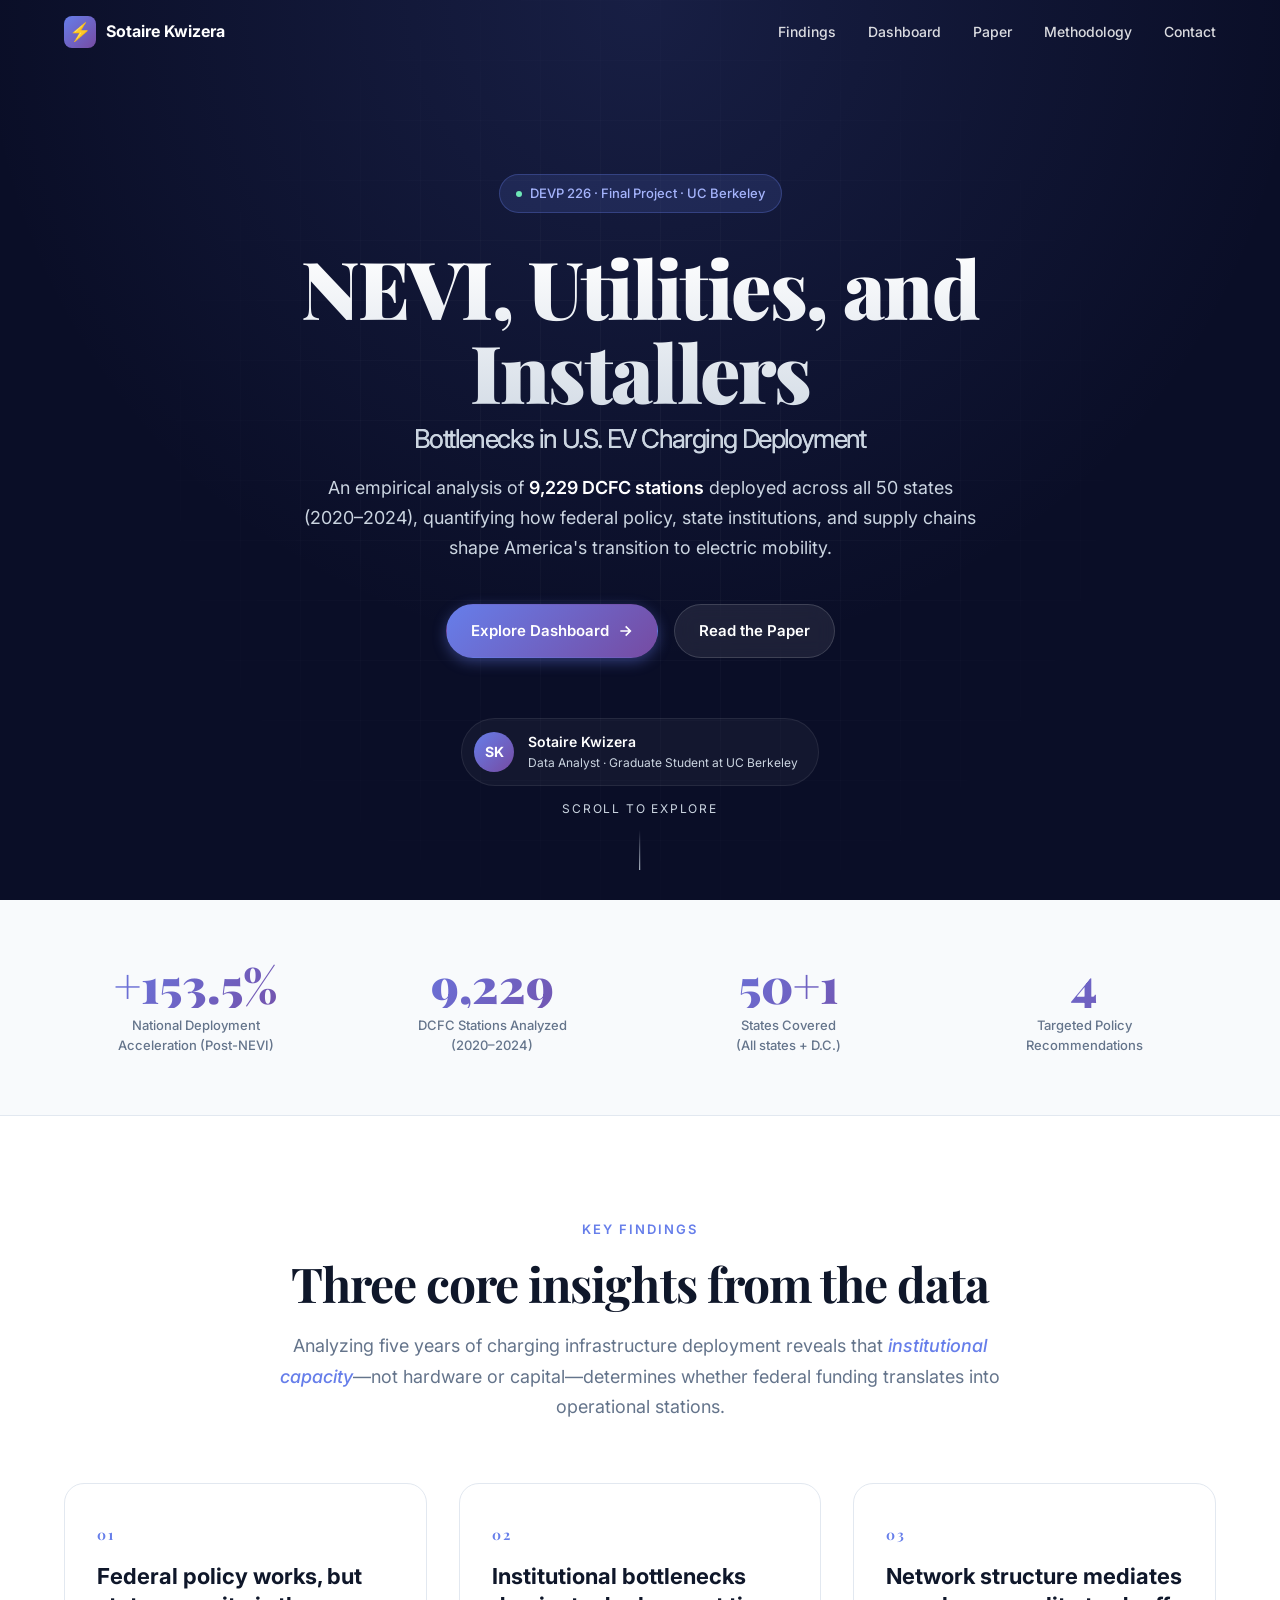
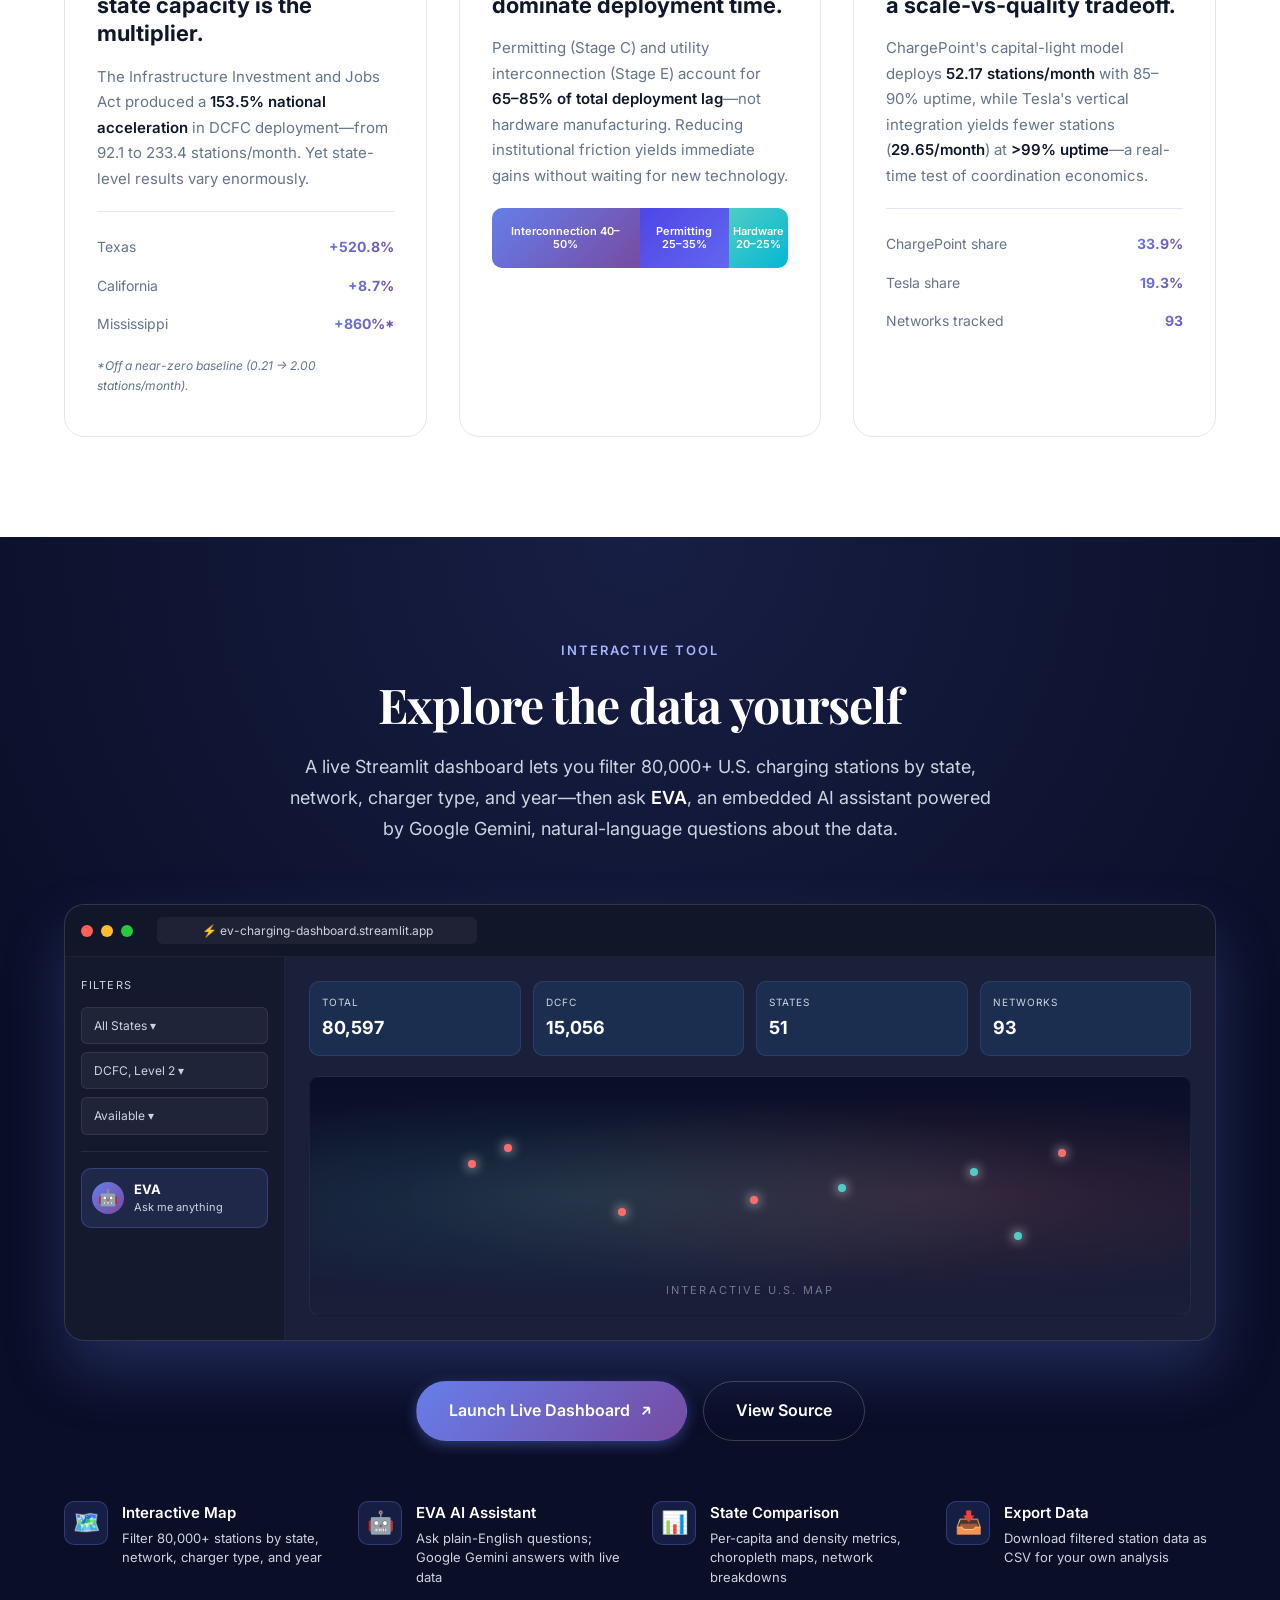
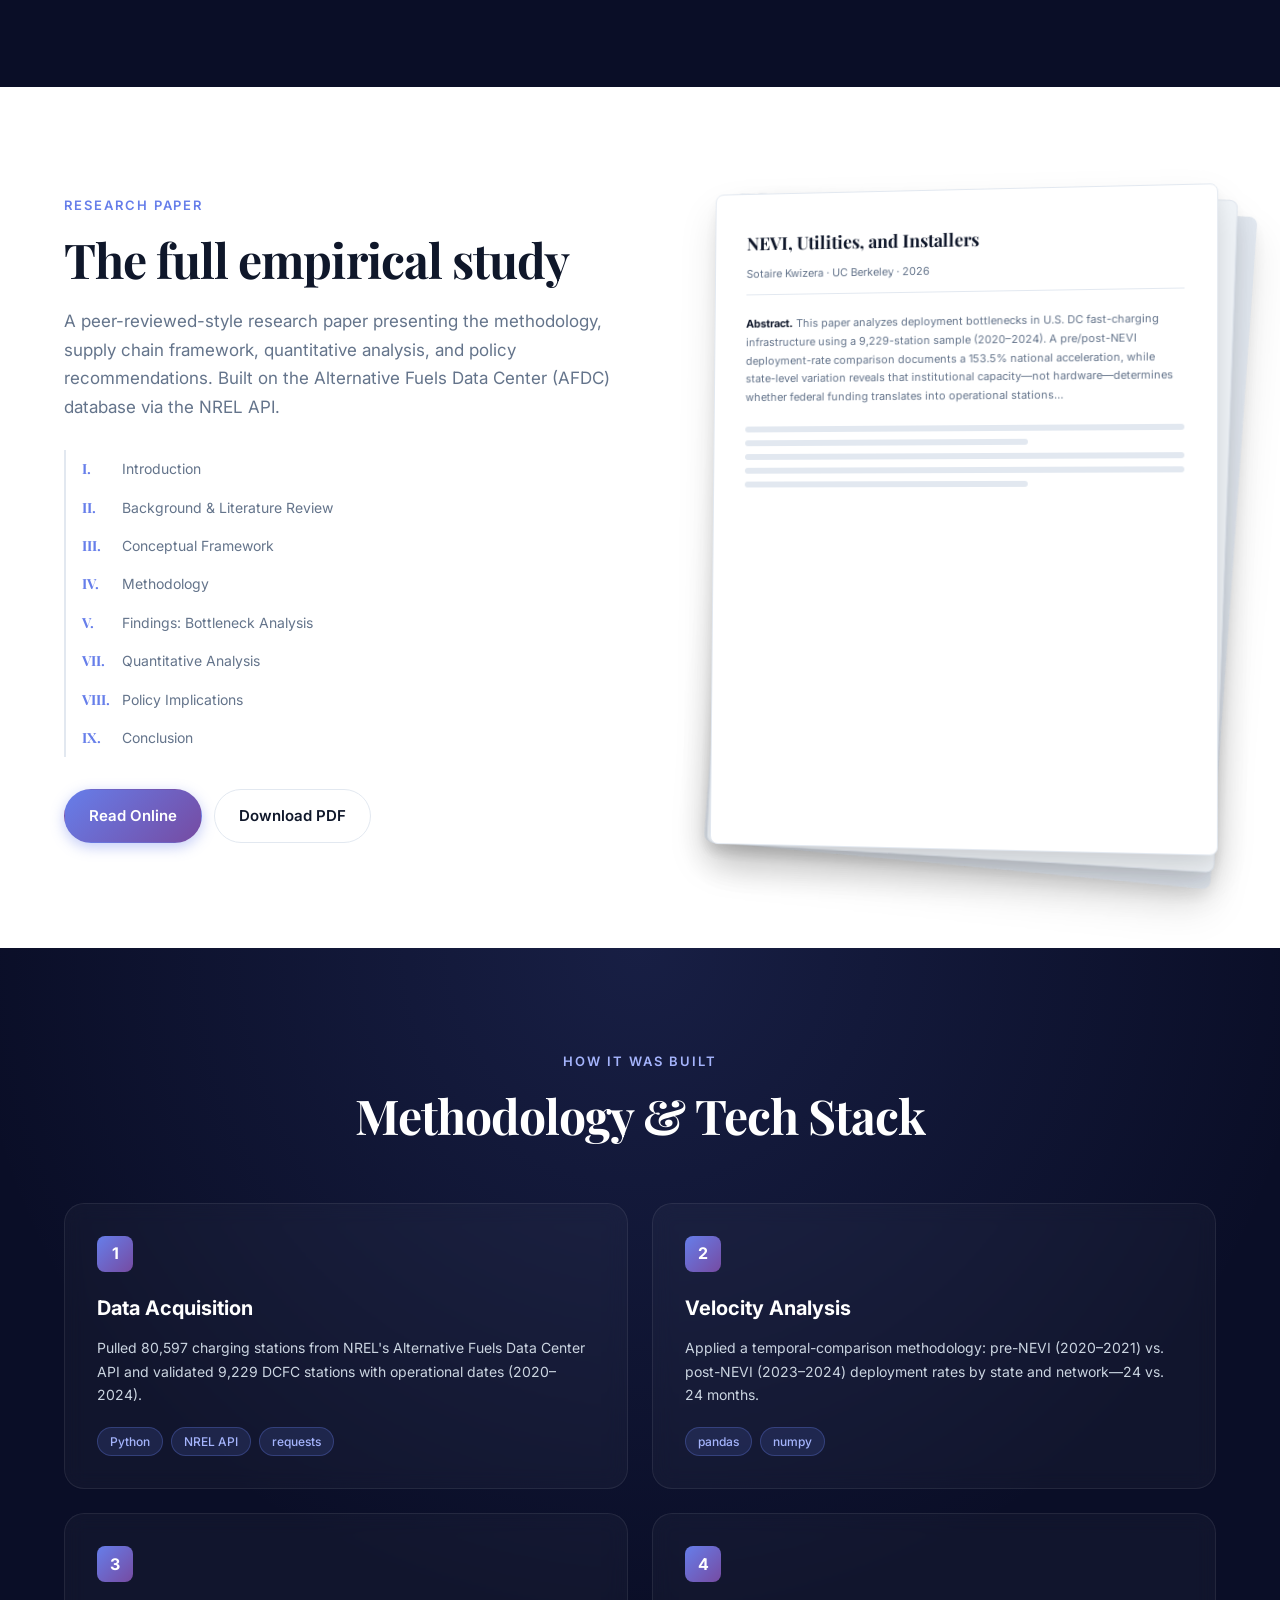
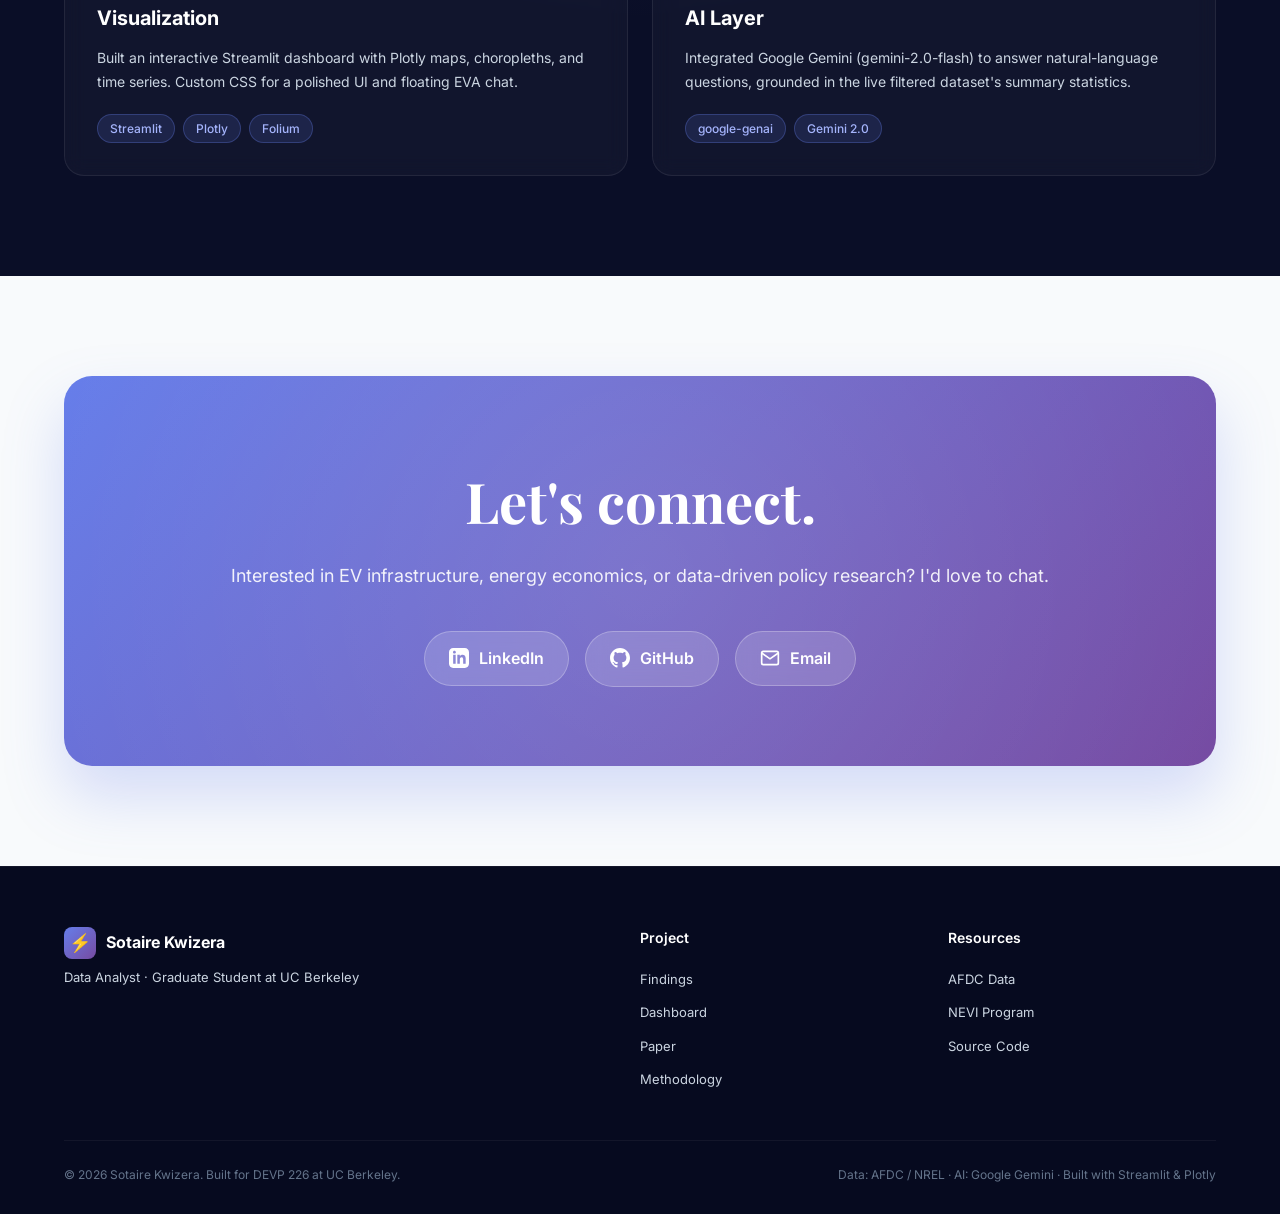
==== commit 983c3646: "Add paper abstract + fix Read Online HTML formatting - docs/paper.html: inject reader-mode CSS overr" ====
--- a/docs/index.html
+++ b/docs/index.html
@@ -290,7 +290,11 @@
                         <div class="paper-byline">Sotaire Kwizera · UC Berkeley · 2026</div>
                         <div class="paper-abstract">
                             <strong>Abstract.</strong> This paper analyzes deployment bottlenecks in U.S.
-                            DC fast-charging infrastructure using a 9,229-station sample (2020–2024)…
+                            DC fast-charging infrastructure using a 9,229-station sample (2020–2024).
+                            A pre/post-NEVI deployment-rate comparison documents a 153.5% national
+                            acceleration, while state-level variation reveals that institutional
+                            capacity—not hardware—determines whether federal funding translates
+                            into operational stations…
                         </div>
                         <div class="paper-line"></div>
                         <div class="paper-line short"></div>
